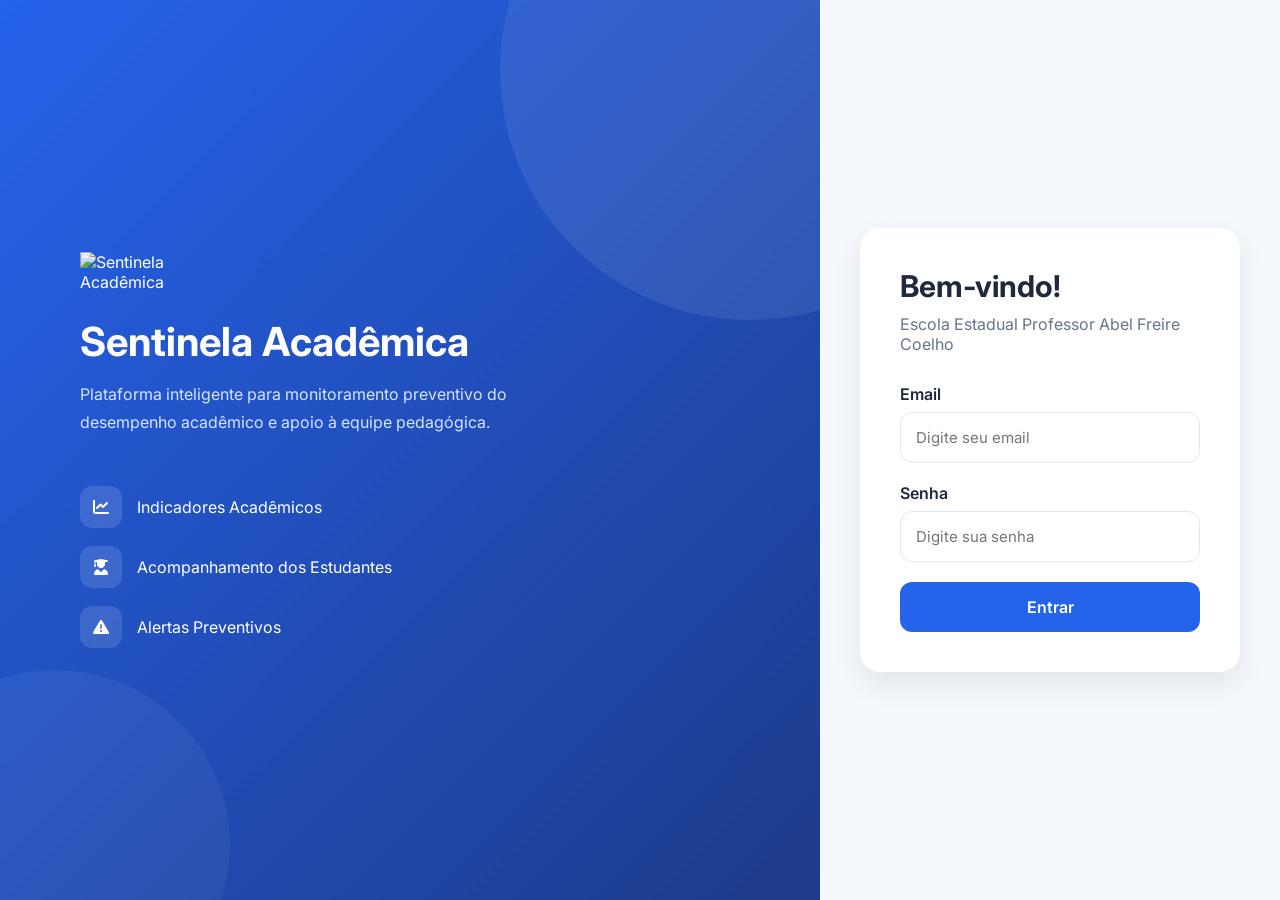
==== index.html @ df5bcb62 "versão 01" ====
<!DOCTYPE html>
<html lang="pt-BR">

<head>

    <meta charset="UTF-8">
    <meta name="viewport" content="width=device-width, initial-scale=1.0">

    <title>Sentinela Acadêmica</title>

    <link rel="stylesheet" href="https://cdnjs.cloudflare.com/ajax/libs/font-awesome/6.7.2/css/all.min.css">

    <link rel="stylesheet" href="style.css">

</head>

<body>

    <main class="login">

        <!-- Lado Esquerdo -->

        <section class="left">

            <img src="logo.png" alt="Sentinela Acadêmica" class="logo">

            <h1>Sentinela Acadêmica</h1>

            <p>
                Plataforma inteligente para monitoramento preventivo do desempenho
                acadêmico e apoio à equipe pedagógica.
            </p>

            <div class="info">

                <div class="item">
                    <i class="fa-solid fa-chart-line"></i>
                    <span>Indicadores Acadêmicos</span>
                </div>

                <div class="item">
                    <i class="fa-solid fa-user-graduate"></i>
                    <span>Acompanhamento dos Estudantes</span>
                </div>

                <div class="item">
                    <i class="fa-solid fa-triangle-exclamation"></i>
                    <span>Alertas Preventivos</span>
                </div>

            </div>

        </section>

        <!-- Lado Direito -->

        <section class="right">

            <div class="login-card">

                <h2>Bem-vindo!</h2>

                <p>
                    Escola Estadual Professor Abel Freire Coelho
                </p>

                <form id="loginForm">

                    <div class="group">

                        <label>Email</label>

                        <input
                            type="email"
                            id="email"
                            placeholder="Digite seu email"
                            required>

                    </div>

                    <div class="group">

                        <label>Senha</label>

                        <input
                            type="password"
                            id="senha"
                            placeholder="Digite sua senha"
                            required>

                    </div>

                    <button class="btn">

                        Entrar

                    </button>

                    <p class="error" id="erro">

                        Email ou senha incorretos.

                    </p>

                </form>

            </div>

        </section>

    </main>

    <script src="script.js"></script>

</body>

</html>
---- style.css ----
/* ==========================================
   SENTINELA ACADÊMICA
   Desenvolvido por Cristian Davi
========================================== */

@import url('https://fonts.googleapis.com/css2?family=Inter:wght@300;400;500;600;700;800&display=swap');

/* =========================
   RESET
========================= */

*{
    margin:0;
    padding:0;
    box-sizing:border-box;
}

:root{

    --primary:#2563EB;
    --primary-dark:#1D4ED8;

    --bg:#F4F7FC;
    --white:#FFFFFF;

    --text:#1E293B;
    --text-light:#64748B;

    --border:#E2E8F0;

    --success:#22C55E;
    --warning:#F59E0B;
    --danger:#EF4444;

    --radius:18px;

    --shadow:0 12px 30px rgba(15,23,42,.08);

    --transition:.25s ease;

}

html{
    scroll-behavior:smooth;
}

body{

    font-family:'Inter',sans-serif;

    background:var(--bg);

    color:var(--text);

}

a{

    text-decoration:none;
    color:inherit;

}

button,
input{

    font-family:inherit;

}

/* =========================
   LOGIN
========================= */

.login{

    display:grid;

    grid-template-columns:1fr 460px;

    min-height:100vh;

}

/* Banner */

.left{

    background:linear-gradient(135deg,#2563EB,#1E3A8A);

    color:white;

    display:flex;

    flex-direction:column;

    justify-content:center;

    padding:80px;

    position:relative;

    overflow:hidden;

}

.left::before{

    content:"";

    position:absolute;

    width:500px;
    height:500px;

    border-radius:50%;

    background:rgba(255,255,255,.08);

    top:-180px;
    right:-180px;

}

.left::after{

    content:"";

    position:absolute;

    width:350px;
    height:350px;

    border-radius:50%;

    background:rgba(255,255,255,.05);

    bottom:-120px;
    left:-120px;

}

.logo{

    width:90px;

    margin-bottom:25px;

    z-index:1;

}

.left h1{

    font-size:40px;

    margin-bottom:15px;

    z-index:1;

}

.left p{

    color:#D6E4FF;

    line-height:1.7;

    max-width:500px;

    z-index:1;

}

.info{

    margin-top:50px;

    display:flex;

    flex-direction:column;

    gap:18px;

    z-index:1;

}

.item{

    display:flex;

    align-items:center;

    gap:15px;

    font-size:16px;

}

.item i{

    width:42px;
    height:42px;

    border-radius:12px;

    background:rgba(255,255,255,.12);

    display:flex;

    justify-content:center;

    align-items:center;

}

/* Card Login */

.right{

    display:flex;

    justify-content:center;

    align-items:center;

    padding:40px;

}

.login-card{

    width:100%;

    max-width:400px;

    background:white;

    border-radius:20px;

    padding:40px;

    box-shadow:var(--shadow);

}

.login-card h2{

    font-size:30px;

    margin-bottom:10px;

}

.login-card p{

    color:var(--text-light);

    margin-bottom:30px;

}

.group{

    margin-bottom:20px;

}

.group label{

    display:block;

    margin-bottom:8px;

    font-weight:600;

}

.group input{

    width:100%;

    padding:15px;

    border:1px solid var(--border);

    border-radius:12px;

    outline:none;

    transition:.25s;

    font-size:15px;

}

.group input:focus{

    border-color:var(--primary);

    box-shadow:0 0 0 4px rgba(37,99,235,.15);

}

.btn{

    width:100%;

    padding:15px;

    border:none;

    border-radius:12px;

    background:var(--primary);

    color:white;

    font-size:16px;

    font-weight:600;

    cursor:pointer;

    transition:var(--transition);

}

.btn:hover{

    background:var(--primary-dark);

    transform:translateY(-2px);

}

.error{

    margin-top:15px;

    color:var(--danger);

    font-size:14px;

    display:none;

}

/* =========================
   RESPONSIVO
========================= */

@media(max-width:900px){

.login{

grid-template-columns:1fr;

}

.left{

display:none;

}

.right{

padding:25px;

}

.login-card{

padding:30px;

}

}
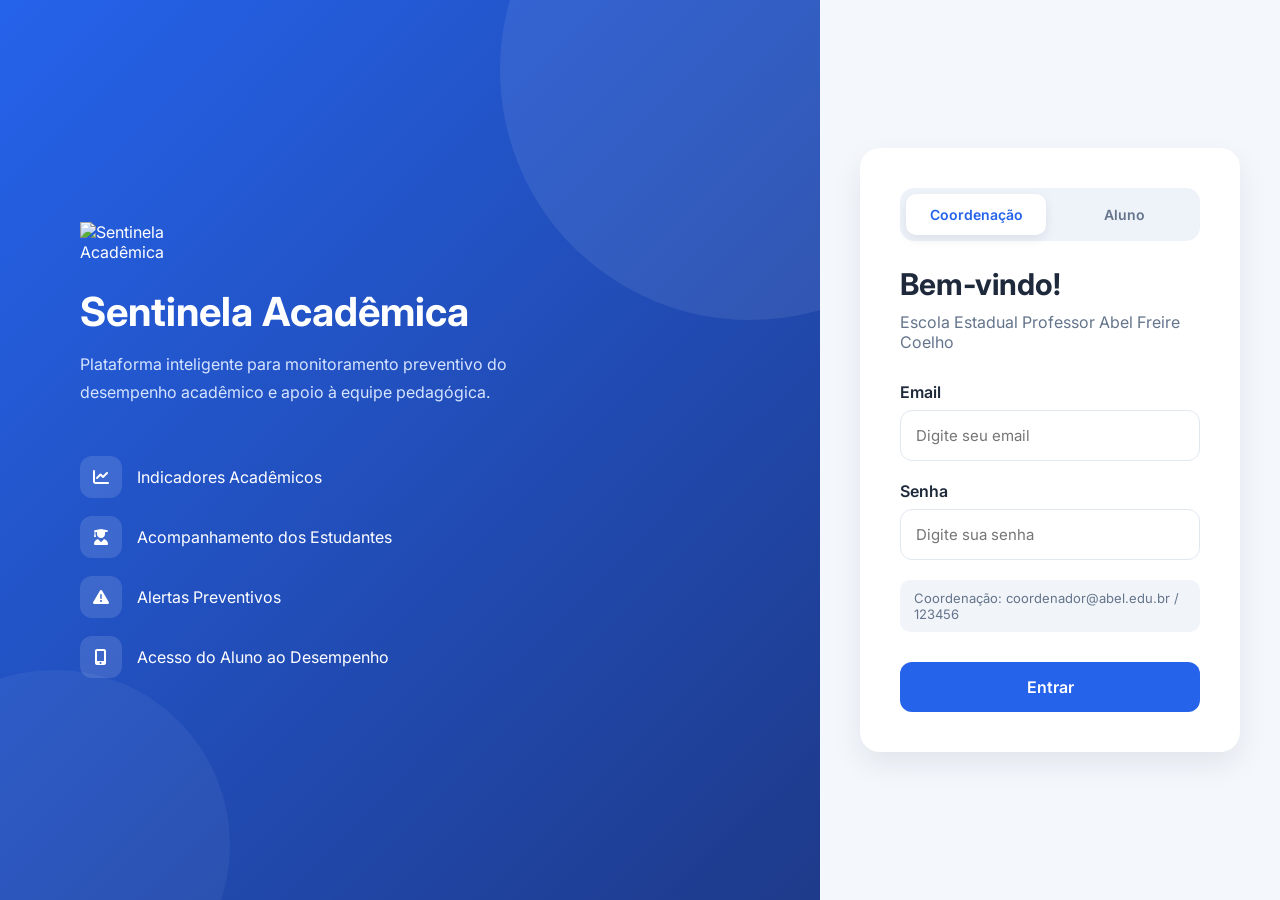
==== commit d541dcd7: "versão 02" ====
--- a/index.html
+++ b/index.html
@@ -1,117 +1,120 @@
-<!DOCTYPE html>
-<html lang="pt-BR">
-
-<head>
-
-    <meta charset="UTF-8">
-    <meta name="viewport" content="width=device-width, initial-scale=1.0">
-
-    <title>Sentinela Acadêmica</title>
-
-    <link rel="stylesheet" href="https://cdnjs.cloudflare.com/ajax/libs/font-awesome/6.7.2/css/all.min.css">
-
-    <link rel="stylesheet" href="style.css">
-
-</head>
-
-<body>
-
-    <main class="login">
-
-        <!-- Lado Esquerdo -->
-
-        <section class="left">
-
-            <img src="logo.png" alt="Sentinela Acadêmica" class="logo">
-
-            <h1>Sentinela Acadêmica</h1>
-
-            <p>
-                Plataforma inteligente para monitoramento preventivo do desempenho
-                acadêmico e apoio à equipe pedagógica.
-            </p>
-
-            <div class="info">
-
-                <div class="item">
-                    <i class="fa-solid fa-chart-line"></i>
-                    <span>Indicadores Acadêmicos</span>
-                </div>
-
-                <div class="item">
-                    <i class="fa-solid fa-user-graduate"></i>
-                    <span>Acompanhamento dos Estudantes</span>
-                </div>
-
-                <div class="item">
-                    <i class="fa-solid fa-triangle-exclamation"></i>
-                    <span>Alertas Preventivos</span>
-                </div>
-
-            </div>
-
-        </section>
-
-        <!-- Lado Direito -->
-
-        <section class="right">
-
-            <div class="login-card">
-
-                <h2>Bem-vindo!</h2>
-
-                <p>
-                    Escola Estadual Professor Abel Freire Coelho
-                </p>
-
-                <form id="loginForm">
-
-                    <div class="group">
-
-                        <label>Email</label>
-
-                        <input
-                            type="email"
-                            id="email"
-                            placeholder="Digite seu email"
-                            required>
-
-                    </div>
-
-                    <div class="group">
-
-                        <label>Senha</label>
-
-                        <input
-                            type="password"
-                            id="senha"
-                            placeholder="Digite sua senha"
-                            required>
-
-                    </div>
-
-                    <button class="btn">
-
-                        Entrar
-
-                    </button>
-
-                    <p class="error" id="erro">
-
-                        Email ou senha incorretos.
-
-                    </p>
-
-                </form>
-
-            </div>
-
-        </section>
-
-    </main>
-
-    <script src="script.js"></script>
-
-</body>
-
-</html>+<!DOCTYPE html>
+<html lang="pt-BR">
+
+<head>
+
+    <meta charset="UTF-8">
+    <meta name="viewport" content="width=device-width, initial-scale=1.0">
+
+    <title>Sentinela Acadêmica</title>
+
+    <link rel="stylesheet" href="https://cdnjs.cloudflare.com/ajax/libs/font-awesome/6.7.2/css/all.min.css">
+
+    <link rel="stylesheet" href="style.css">
+
+</head>
+
+<body>
+
+    <main class="login">
+
+        <!-- Lado Esquerdo -->
+
+        <section class="left">
+
+            <img src="logo.png" alt="Sentinela Acadêmica" class="logo">
+
+            <h1>Sentinela Acadêmica</h1>
+
+            <p>
+                Plataforma inteligente para monitoramento preventivo do desempenho
+                acadêmico e apoio à equipe pedagógica.
+            </p>
+
+            <div class="info">
+
+                <div class="item">
+                    <i class="fa-solid fa-chart-line"></i>
+                    <span>Indicadores Acadêmicos</span>
+                </div>
+
+                <div class="item">
+                    <i class="fa-solid fa-user-graduate"></i>
+                    <span>Acompanhamento dos Estudantes</span>
+                </div>
+
+                <div class="item">
+                    <i class="fa-solid fa-triangle-exclamation"></i>
+                    <span>Alertas Preventivos</span>
+                </div>
+
+                <div class="item">
+                    <i class="fa-solid fa-mobile-screen-button"></i>
+                    <span>Acesso do Aluno ao Desempenho</span>
+                </div>
+
+            </div>
+
+        </section>
+
+        <!-- Lado Direito -->
+
+        <section class="right">
+
+            <div class="login-card">
+
+                <div class="tabs">
+                    <button type="button" class="tab active" data-tipo="coordenacao">Coordenação</button>
+                    <button type="button" class="tab" data-tipo="aluno">Aluno</button>
+                </div>
+
+                <h2>Bem-vindo!</h2>
+
+                <p id="subtitulo">
+                    Escola Estadual Professor Abel Freire Coelho
+                </p>
+
+                <form id="loginForm">
+
+                    <div class="group">
+                        <label id="labelUsuario">Email</label>
+                        <input
+                            type="text"
+                            id="usuario"
+                            placeholder="Digite seu email"
+                            required>
+                    </div>
+
+                    <div class="group">
+                        <label>Senha</label>
+                        <input
+                            type="password"
+                            id="senha"
+                            placeholder="Digite sua senha"
+                            required>
+                    </div>
+
+                    <p class="dica" id="dicaLogin">
+                        Coordenação: coordenador@abel.edu.br / 123456
+                    </p>
+
+                    <button class="btn" type="submit">
+                        Entrar
+                    </button>
+
+                    <p class="error" id="erro"></p>
+
+                </form>
+
+            </div>
+
+        </section>
+
+    </main>
+
+    <script src="dados.js"></script>
+    <script src="script.js"></script>
+
+</body>
+
+</html>
--- a/style.css
+++ b/style.css
@@ -245,6 +245,45 @@
 
 }
 
+/* Abas de acesso */
+
+.tabs{
+    display:flex;
+    gap:8px;
+    background:#EEF2F9;
+    padding:6px;
+    border-radius:14px;
+    margin-bottom:25px;
+}
+
+.tab{
+    flex:1;
+    border:none;
+    background:transparent;
+    padding:12px;
+    border-radius:10px;
+    font-size:14px;
+    font-weight:600;
+    color:var(--text-light);
+    cursor:pointer;
+    transition:var(--transition);
+}
+
+.tab.active{
+    background:var(--white);
+    color:var(--primary);
+    box-shadow:0 4px 12px rgba(15,23,42,.08);
+}
+
+.dica{
+    font-size:13px;
+    color:var(--text-light);
+    background:#F1F5F9;
+    padding:10px 14px;
+    border-radius:10px;
+    margin-bottom:18px;
+}
+
 .login-card h2{
 
     font-size:30px;
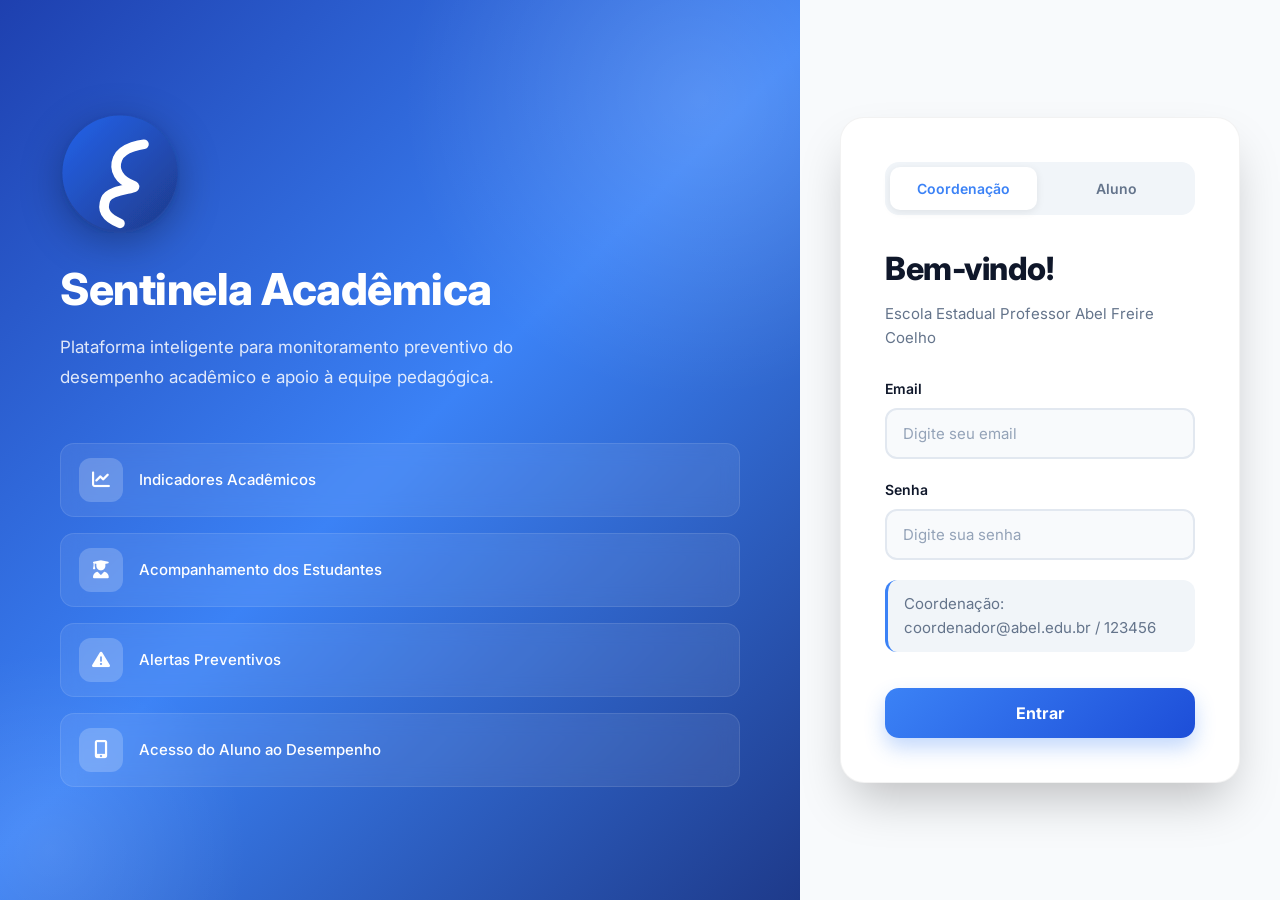
==== commit e7d55514: "versão 04" ====
--- a/index.html
+++ b/index.html
@@ -22,7 +22,7 @@
 
         <section class="left">
 
-            <img src="logo.png" alt="Sentinela Acadêmica" class="logo">
+            <img src="logo.svg" alt="Sentinela Acadêmica" class="logo">
 
             <h1>Sentinela Acadêmica</h1>
 
--- a/style.css
+++ b/style.css
@@ -17,26 +17,30 @@
 
 :root{
 
-    --primary:#2563EB;
+    --primary:#3B82F6;
     --primary-dark:#1D4ED8;
-
-    --bg:#F4F7FC;
+    --primary-light:#60A5FA;
+
+    --bg:#F8FAFC;
     --white:#FFFFFF;
 
-    --text:#1E293B;
+    --text:#0F172A;
     --text-light:#64748B;
 
     --border:#E2E8F0;
 
-    --success:#22C55E;
+    --success:#10B981;
     --warning:#F59E0B;
     --danger:#EF4444;
 
-    --radius:18px;
-
-    --shadow:0 12px 30px rgba(15,23,42,.08);
-
-    --transition:.25s ease;
+    --radius:16px;
+    --radius-lg:24px;
+
+    --shadow:0 4px 6px -1px rgba(0,0,0,.1), 0 2px 4px -2px rgba(0,0,0,.1);
+    --shadow-lg:0 20px 25px -5px rgba(0,0,0,.1), 0 8px 10px -6px rgba(0,0,0,.1);
+    --shadow-xl:0 25px 50px -12px rgba(0,0,0,.25);
+
+    --transition:all .3s cubic-bezier(.4,0,.2,1);
 
 }
 
@@ -51,6 +55,8 @@
     background:var(--bg);
 
     color:var(--text);
+
+    line-height:1.6;
 
 }
 
@@ -76,7 +82,7 @@
 
     display:grid;
 
-    grid-template-columns:1fr 460px;
+    grid-template-columns:1fr 480px;
 
     min-height:100vh;
 
@@ -86,7 +92,7 @@
 
 .left{
 
-    background:linear-gradient(135deg,#2563EB,#1E3A8A);
+    background:linear-gradient(135deg,#1E40AF 0%,#3B82F6 50%,#1E3A8A 100%);
 
     color:white;
 
@@ -96,7 +102,7 @@
 
     justify-content:center;
 
-    padding:80px;
+    padding:80px 60px;
 
     position:relative;
 
@@ -110,138 +116,178 @@
 
     position:absolute;
 
-    width:500px;
-    height:500px;
+    width:600px;
+    height:600px;
 
     border-radius:50%;
 
+    background:radial-gradient(circle, rgba(255,255,255,.15) 0%, transparent 70%);
+
+    top:-200px;
+    right:-200px;
+
+    animation:float 8s ease-in-out infinite;
+
+}
+
+.left::after{
+
+    content:"";
+
+    position:absolute;
+
+    width:400px;
+    height:400px;
+
+    border-radius:50%;
+
+    background:radial-gradient(circle, rgba(255,255,255,.1) 0%, transparent 70%);
+
+    bottom:-150px;
+    left:-150px;
+
+    animation:float 10s ease-in-out infinite reverse;
+
+}
+
+@keyframes float{
+    0%, 100%{ transform:translateY(0) scale(1); }
+    50%{ transform:translateY(-20px) scale(1.05); }
+}
+
+.logo{
+
+    width:120px;
+    height:auto;
+    display:block;
+    align-self:flex-start;
+
+    margin-bottom:30px;
+
+    z-index:1;
+
+    filter:drop-shadow(0 10px 20px rgba(0,0,0,.3));
+
+}
+
+.left h1{
+
+    font-size:44px;
+    font-weight:800;
+    letter-spacing:-0.5px;
+
+    margin-bottom:16px;
+
+    z-index:1;
+
+    line-height:1.2;
+
+}
+
+.left p{
+
+    color:rgba(255,255,255,.85);
+
+    line-height:1.8;
+
+    max-width:480px;
+    font-size:17px;
+
+    z-index:1;
+
+}
+
+.info{
+
+    margin-top:50px;
+
+    display:flex;
+
+    flex-direction:column;
+
+    gap:16px;
+
+    z-index:1;
+
+}
+
+.item{
+
+    display:flex;
+
+    align-items:center;
+
+    gap:16px;
+
+    font-size:15px;
+    font-weight:500;
+
+    padding:14px 18px;
+
     background:rgba(255,255,255,.08);
-
-    top:-180px;
-    right:-180px;
-
-}
-
-.left::after{
-
-    content:"";
-
-    position:absolute;
-
-    width:350px;
-    height:350px;
-
-    border-radius:50%;
-
-    background:rgba(255,255,255,.05);
-
-    bottom:-120px;
-    left:-120px;
-
-}
-
-.logo{
-
-    width:90px;
-
-    margin-bottom:25px;
-
-    z-index:1;
-
-}
-
-.left h1{
-
-    font-size:40px;
-
-    margin-bottom:15px;
-
-    z-index:1;
-
-}
-
-.left p{
-
-    color:#D6E4FF;
-
-    line-height:1.7;
-
-    max-width:500px;
-
-    z-index:1;
-
-}
-
-.info{
-
-    margin-top:50px;
+    border-radius:14px;
+    border:1px solid rgba(255,255,255,.1);
+    backdrop-filter:blur(10px);
+
+    transition:var(--transition);
+
+}
+
+.item:hover{
+    background:rgba(255,255,255,.15);
+    transform:translateX(8px);
+}
+
+.item i{
+
+    width:44px;
+    height:44px;
+
+    border-radius:12px;
+
+    background:rgba(255,255,255,.2);
 
     display:flex;
 
-    flex-direction:column;
-
-    gap:18px;
-
-    z-index:1;
-
-}
-
-.item{
+    justify-content:center;
+
+    align-items:center;
+
+    font-size:18px;
+
+}
+
+/* Card Login */
+
+.right{
 
     display:flex;
 
+    justify-content:center;
+
     align-items:center;
 
-    gap:15px;
-
-    font-size:16px;
-
-}
-
-.item i{
-
-    width:42px;
-    height:42px;
-
-    border-radius:12px;
-
-    background:rgba(255,255,255,.12);
-
-    display:flex;
-
-    justify-content:center;
-
-    align-items:center;
-
-}
-
-/* Card Login */
-
-.right{
-
-    display:flex;
-
-    justify-content:center;
-
-    align-items:center;
-
     padding:40px;
 
+    background:#F8FAFC;
+
 }
 
 .login-card{
 
     width:100%;
 
-    max-width:400px;
+    max-width:420px;
 
     background:white;
 
-    border-radius:20px;
-
-    padding:40px;
-
-    box-shadow:var(--shadow);
+    border-radius:var(--radius-lg);
+
+    padding:44px;
+
+    box-shadow:var(--shadow-xl);
+
+    border:1px solid rgba(0,0,0,.05);
 
 }
 
@@ -249,18 +295,18 @@
 
 .tabs{
     display:flex;
-    gap:8px;
-    background:#EEF2F9;
-    padding:6px;
+    gap:6px;
+    background:#F1F5F9;
+    padding:5px;
     border-radius:14px;
-    margin-bottom:25px;
+    margin-bottom:28px;
 }
 
 .tab{
     flex:1;
     border:none;
     background:transparent;
-    padding:12px;
+    padding:13px;
     border-radius:10px;
     font-size:14px;
     font-weight:600;
@@ -269,34 +315,42 @@
     transition:var(--transition);
 }
 
+.tab:hover:not(.active){
+    color:var(--primary);
+    background:rgba(59,130,246,.08);
+}
+
 .tab.active{
     background:var(--white);
     color:var(--primary);
-    box-shadow:0 4px 12px rgba(15,23,42,.08);
+    box-shadow:0 2px 8px rgba(0,0,0,.08);
 }
 
 .dica{
     font-size:13px;
     color:var(--text-light);
     background:#F1F5F9;
-    padding:10px 14px;
-    border-radius:10px;
-    margin-bottom:18px;
+    padding:12px 16px;
+    border-radius:12px;
+    margin-bottom:20px;
+    border-left:3px solid var(--primary);
 }
 
 .login-card h2{
 
-    font-size:30px;
-
-    margin-bottom:10px;
+    font-size:32px;
+    font-weight:800;
+    margin-bottom:8px;
+    color:var(--text);
+    letter-spacing:-0.5px;
 
 }
 
 .login-card p{
 
     color:var(--text-light);
-
-    margin-bottom:30px;
+    margin-bottom:28px;
+    font-size:15px;
 
 }
 
@@ -313,6 +367,8 @@
     margin-bottom:8px;
 
     font-weight:600;
+    font-size:14px;
+    color:var(--text);
 
 }
 
@@ -320,57 +376,90 @@
 
     width:100%;
 
-    padding:15px;
-
-    border:1px solid var(--border);
+    padding:14px 16px;
+
+    border:2px solid var(--border);
 
     border-radius:12px;
 
     outline:none;
 
-    transition:.25s;
+    transition:var(--transition);
 
     font-size:15px;
+    background:#F8FAFC;
 
 }
 
 .group input:focus{
 
     border-color:var(--primary);
-
-    box-shadow:0 0 0 4px rgba(37,99,235,.15);
-
+    background:var(--white);
+    box-shadow:0 0 0 4px rgba(59,130,246,.15);
+
+}
+
+.group input::placeholder{
+    color:#94A3B8;
 }
 
 .btn{
 
+    display:inline-flex;
+    align-items:center;
+    justify-content:center;
+    gap:10px;
+
     width:100%;
 
-    padding:15px;
+    padding:15px 24px;
 
     border:none;
 
-    border-radius:12px;
-
-    background:var(--primary);
+    border-radius:14px;
+
+    background:linear-gradient(135deg,#3B82F6,#1D4ED8);
 
     color:white;
 
     font-size:16px;
 
-    font-weight:600;
+    font-weight:700;
+
+    letter-spacing:.3px;
 
     cursor:pointer;
 
+    box-shadow:0 10px 20px rgba(59,130,246,.3);
+
     transition:var(--transition);
+    margin-top:8px;
 
 }
 
 .btn:hover{
 
-    background:var(--primary-dark);
-
-    transform:translateY(-2px);
+    transform:translateY(-3px);
+
+    box-shadow:0 15px 30px rgba(59,130,246,.4);
+
+    background:linear-gradient(135deg,#2563EB,#1E40AF);
+
+}
+
+.btn:active{
+
+    transform:translateY(-1px);
+
+    box-shadow:0 5px 15px rgba(59,130,246,.3);
+
+}
+
+.btn:focus-visible{
+
+    outline:none;
+
+    box-shadow:0 0 0 4px rgba(59,130,246,.3);
 
 }
 
@@ -406,13 +495,15 @@
 
 .right{
 
-padding:25px;
+padding:24px;
+background:linear-gradient(135deg,#1E40AF 0%,#3B82F6 50%,#1E3A8A 100%);
 
 }
 
 .login-card{
 
-padding:30px;
+padding:32px;
+box-shadow:var(--shadow-xl);
 
 }
 
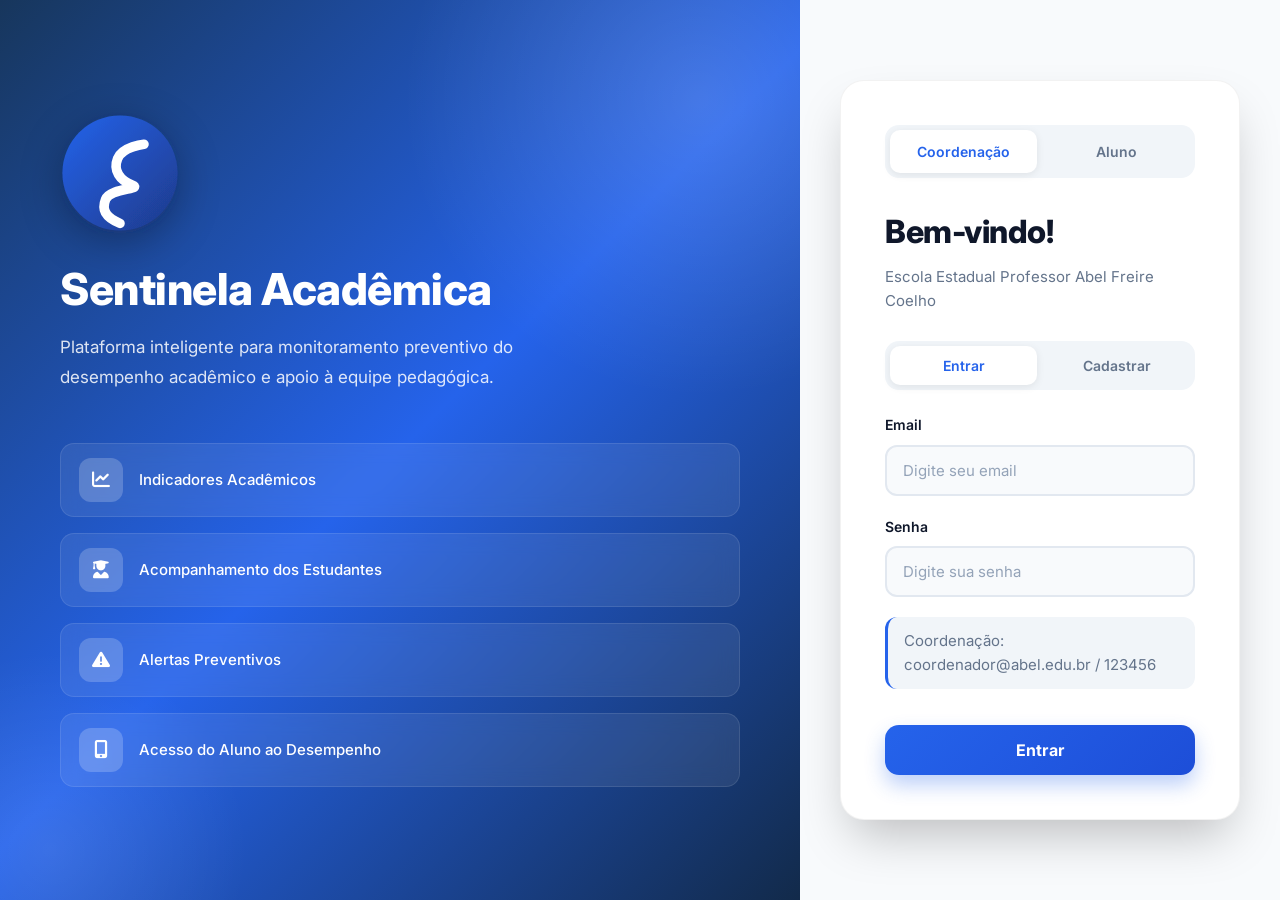
==== commit 0cf1130b: "versão 67" ====
--- a/index.html
+++ b/index.html
@@ -63,17 +63,24 @@
 
             <div class="login-card">
 
-                <div class="tabs">
+                <div class="tabs" id="tabsPerfil">
                     <button type="button" class="tab active" data-tipo="coordenacao">Coordenação</button>
                     <button type="button" class="tab" data-tipo="aluno">Aluno</button>
                 </div>
 
-                <h2>Bem-vindo!</h2>
+                <h2 id="tituloAcesso">Bem-vindo!</h2>
 
                 <p id="subtitulo">
                     Escola Estadual Professor Abel Freire Coelho
                 </p>
 
+                <!-- Alternar entre entrar e cadastrar -->
+                <div class="auth-modes">
+                    <button type="button" class="mode-btn active" id="modoEntrar" data-modo="login">Entrar</button>
+                    <button type="button" class="mode-btn" id="modoCadastrar" data-modo="cadastro">Cadastrar</button>
+                </div>
+
+                <!-- Formulário de login -->
                 <form id="loginForm">
 
                     <div class="group">
@@ -102,7 +109,68 @@
                         Entrar
                     </button>
 
-                    <p class="error" id="erro"></p>
+                    <p class="error" id="erroLogin"></p>
+
+                </form>
+
+                <!-- Formulário de cadastro -->
+                <form id="cadastroForm" style="display:none;">
+
+                    <div class="group">
+                        <label>Nome completo</label>
+                        <input
+                            type="text"
+                            id="regNome"
+                            placeholder="Digite seu nome completo"
+                            required>
+                    </div>
+
+                    <div class="group" id="groupRegEmail">
+                        <label>Email</label>
+                        <input
+                            type="email"
+                            id="regEmail"
+                            placeholder="Digite seu email"
+                            required>
+                    </div>
+
+                    <div class="group" id="groupRegTurma">
+                        <label>Turma (opcional)</label>
+                        <input
+                            type="text"
+                            id="regTurma"
+                            placeholder="Ex.: 3º Ano A">
+                    </div>
+
+                    <div class="group">
+                        <label>Senha</label>
+                        <input
+                            type="password"
+                            id="regSenha"
+                            placeholder="Crie uma senha (mín. 4 caracteres)"
+                            required
+                            minlength="4">
+                    </div>
+
+                    <div class="group">
+                        <label>Confirmar senha</label>
+                        <input
+                            type="password"
+                            id="regConfirmar"
+                            placeholder="Repita a senha"
+                            required>
+                    </div>
+
+                    <p class="dica" id="dicaCadastro">
+                        Informe seus dados para criar uma conta de Coordenação.
+                    </p>
+
+                    <button class="btn" type="submit">
+                        Criar conta
+                    </button>
+
+                    <p class="error" id="erroCadastro"></p>
+                    <p class="msg-sucesso" id="sucessoCadastro" style="display:none;"></p>
 
                 </form>
 
@@ -117,4 +185,4 @@
 
 </body>
 
-</html>
+</html>
--- a/style.css
+++ b/style.css
@@ -17,7 +17,7 @@
 
 :root{
 
-    --primary:#3B82F6;
+    --primary:#2563EB;
     --primary-dark:#1D4ED8;
     --primary-light:#60A5FA;
 
@@ -29,7 +29,7 @@
 
     --border:#E2E8F0;
 
-    --success:#10B981;
+    --success:#14B8A6;
     --warning:#F59E0B;
     --danger:#EF4444;
 
@@ -92,7 +92,7 @@
 
 .left{
 
-    background:linear-gradient(135deg,#1E40AF 0%,#3B82F6 50%,#1E3A8A 100%);
+    background:linear-gradient(135deg,#17365C 0%,#2563EB 50%,#122A4A 100%);
 
     color:white;
 
@@ -317,7 +317,7 @@
 
 .tab:hover:not(.active){
     color:var(--primary);
-    background:rgba(59,130,246,.08);
+    background:rgba(37,99,235,.08);
 }
 
 .tab.active{
@@ -395,7 +395,7 @@
 
     border-color:var(--primary);
     background:var(--white);
-    box-shadow:0 0 0 4px rgba(59,130,246,.15);
+    box-shadow:0 0 0 4px rgba(37,99,235,.15);
 
 }
 
@@ -418,7 +418,7 @@
 
     border-radius:14px;
 
-    background:linear-gradient(135deg,#3B82F6,#1D4ED8);
+    background:linear-gradient(135deg,#2563EB,#1D4ED8);
 
     color:white;
 
@@ -430,7 +430,7 @@
 
     cursor:pointer;
 
-    box-shadow:0 10px 20px rgba(59,130,246,.3);
+    box-shadow:0 10px 20px rgba(37,99,235,.3);
 
     transition:var(--transition);
     margin-top:8px;
@@ -441,9 +441,9 @@
 
     transform:translateY(-3px);
 
-    box-shadow:0 15px 30px rgba(59,130,246,.4);
-
-    background:linear-gradient(135deg,#2563EB,#1E40AF);
+    box-shadow:0 15px 30px rgba(37,99,235,.4);
+
+    background:linear-gradient(135deg,#2563EB,#17365C);
 
 }
 
@@ -451,7 +451,7 @@
 
     transform:translateY(-1px);
 
-    box-shadow:0 5px 15px rgba(59,130,246,.3);
+    box-shadow:0 5px 15px rgba(37,99,235,.3);
 
 }
 
@@ -459,7 +459,7 @@
 
     outline:none;
 
-    box-shadow:0 0 0 4px rgba(59,130,246,.3);
+    box-shadow:0 0 0 4px rgba(37,99,235,.3);
 
 }
 
@@ -473,6 +473,61 @@
 
     display:none;
 
+}
+
+.msg-sucesso{
+
+    margin-top:15px;
+
+    color:#0F766E;
+
+    font-weight:700;
+
+    padding:12px 16px;
+
+    background:#CCFBF1;
+
+    border-radius:12px;
+
+    display:none;
+
+}
+
+/* =========================
+   ALTERNÂNCIA ENTRAR/CADASTRAR
+========================= */
+
+.auth-modes{
+    display:flex;
+    gap:6px;
+    background:#F1F5F9;
+    padding:5px;
+    border-radius:14px;
+    margin-bottom:24px;
+}
+
+.mode-btn{
+    flex:1;
+    border:none;
+    background:transparent;
+    padding:11px;
+    border-radius:10px;
+    font-size:14px;
+    font-weight:600;
+    color:var(--text-light);
+    cursor:pointer;
+    transition:var(--transition);
+}
+
+.mode-btn:hover:not(.active){
+    color:var(--primary);
+    background:rgba(37,99,235,.08);
+}
+
+.mode-btn.active{
+    background:var(--white);
+    color:var(--primary);
+    box-shadow:0 2px 8px rgba(0,0,0,.08);
 }
 
 /* =========================
@@ -496,7 +551,7 @@
 .right{
 
 padding:24px;
-background:linear-gradient(135deg,#1E40AF 0%,#3B82F6 50%,#1E3A8A 100%);
+background:linear-gradient(135deg,#17365C 0%,#2563EB 50%,#122A4A 100%);
 
 }
 
@@ -507,4 +562,4 @@
 
 }
 
-}+}
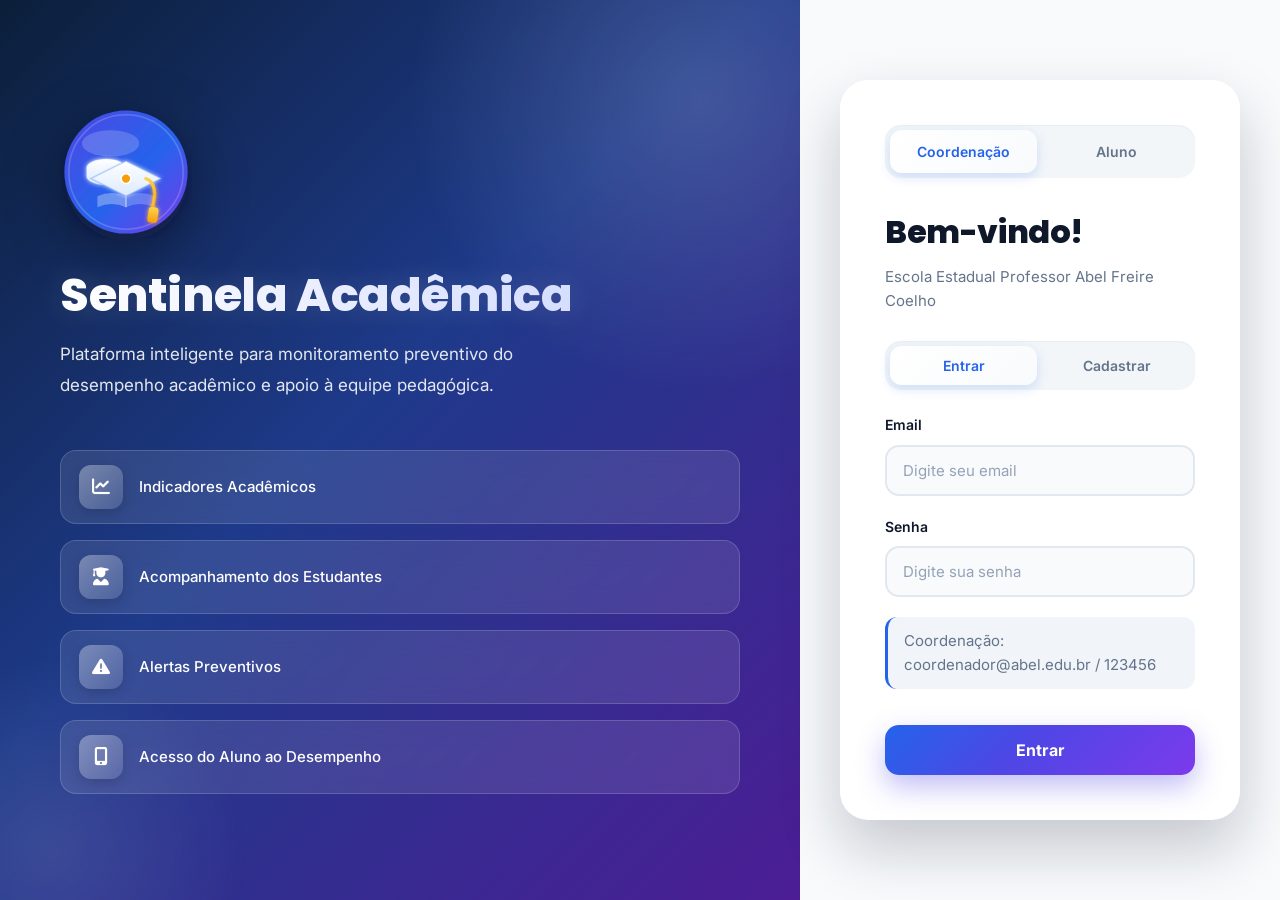
==== commit 76ebf029: "atualização" ====
--- a/index.html
+++ b/index.html
@@ -12,6 +12,8 @@
 
     <link rel="stylesheet" href="style.css">
 
+    <link rel="stylesheet" href="ui.css">
+    <link rel="icon" href="logo.svg" type="image/svg+xml">
 </head>
 
 <body>
@@ -185,4 +187,4 @@
 
 </body>
 
-</html>+</html>
--- a/ui.css
+++ b/ui.css
@@ -0,0 +1,533 @@
+/* =========================================================
+   SENTINELA ACADÊMICA - UI refinada
+   Estilo mais chamativo, consistente e interativo.
+   Carregado por último para sobrescrever os estilos-base.
+   ========================================================= */
+
+@import url('https://fonts.googleapis.com/css2?family=Poppins:wght@500;600;700;800&family=Inter:wght@300;400;500;600;700;800&display=swap');
+
+:root{
+    --primary:#2563EB;
+    --primary-dark:#1D4ED8;
+    --primary-light:#60A5FA;
+    --accent:#22D3EE;
+    --accent-2:#A855F7;
+    --gradient-primary:linear-gradient(135deg,#2563EB 0%, #4F46E5 45%, #7C3AED 100%);
+    --gradient-hero:linear-gradient(135deg,#0B1F3A 0%, #1E3A8A 45%, #4C1D95 100%);
+    --gradient-soft:linear-gradient(135deg,#EFF6FF 0%, #F5F3FF 100%);
+    --bg:#F1F5F9;
+    --white:#FFFFFF;
+    --text:#0F172A;
+    --text-light:#64748B;
+    --border:#E2E8F0;
+    --success:#10B981;
+    --warning:#F59E0B;
+    --danger:#EF4444;
+    --radius:18px;
+    --radius-lg:28px;
+    --shadow:0 4px 14px rgba(15,23,42,.08);
+    --shadow-lg:0 16px 40px rgba(15,23,42,.12);
+    --shadow-xl:0 28px 60px rgba(15,23,42,.22);
+    --transition:all .24s cubic-bezier(.4,0,.2,1);
+    --ring:0 0 0 4px rgba(37,99,235,.18);
+}
+
+html{ scroll-behavior:smooth; }
+
+body{
+    font-family:'Inter','Poppins',system-ui,-apple-system,Segoe UI,Roboto,sans-serif;
+    background:
+        radial-gradient(1200px 600px at 10% -10%, rgba(37,99,235,.08), transparent 60%),
+        radial-gradient(900px 500px at 100% 0%, rgba(124,58,237,.07), transparent 55%),
+        var(--bg);
+    color:var(--text);
+    line-height:1.6;
+    -webkit-font-smoothing:antialiased;
+    text-rendering:optimizeLegibility;
+}
+
+a{ text-decoration:none; color:inherit; }
+button,input,select,textarea{ font-family:inherit; }
+
+h1,h2,h3,h4,.left h1,.login-card h2,.perfil-topo h2{
+    font-family:'Poppins','Inter',sans-serif;
+    letter-spacing:-.4px;
+}
+
+/* ---------- animações ---------- */
+@keyframes float{
+    0%,100%{ transform:translateY(0) scale(1); }
+    50%{ transform:translateY(-12px) scale(1.03); }
+}
+@keyframes pulseGlow{
+    0%,100%{ box-shadow:0 0 0 0 rgba(37,99,235,.45); }
+    50%{ box-shadow:0 0 0 10px rgba(37,99,235,0); }
+}
+@keyframes shimmer{
+    0%{ background-position:-200% 0; }
+    100%{ background-position:200% 0; }
+}
+@keyframes popIn{
+    0%{ transform:scale(.92); opacity:0; }
+    100%{ transform:scale(1); opacity:1; }
+}
+
+/* ---------- LOGIN ---------- */
+.login{ min-height:100vh; }
+.left{
+    background:var(--gradient-hero) !important;
+    position:relative;
+    overflow:hidden;
+}
+.left::before,.left::after{ filter:blur(2px); }
+.left h1{ font-size:46px; font-weight:800; background:linear-gradient(90deg,#fff,#C7D2FE); -webkit-background-clip:text; background-clip:text; color:transparent; text-shadow:0 0 30px rgba(255,255,255,.15); }
+.left p{ color:rgba(255,255,255,.88); }
+.logo{
+    width:132px;
+    filter:drop-shadow(0 16px 30px rgba(0,0,0,.4));
+    animation:float 7s ease-in-out infinite;
+}
+
+.item{
+    background:rgba(255,255,255,.1);
+    border:1px solid rgba(255,255,255,.16);
+    backdrop-filter:blur(12px);
+    border-radius:16px;
+    transition:transform .25s ease, background .25s ease;
+}
+.item:hover{ background:rgba(255,255,255,.18); transform:translateX(10px); }
+.item i{
+    background:linear-gradient(135deg,rgba(255,255,255,.35),rgba(255,255,255,.12));
+    box-shadow:0 4px 12px rgba(0,0,0,.15);
+}
+
+.login-card{
+    border-radius:var(--radius-lg);
+    box-shadow:var(--shadow-xl);
+    border:1px solid rgba(255,255,255,.6);
+    backdrop-filter:blur(10px);
+    animation:popIn .35s ease;
+}
+.tabs,.auth-modes{ background:rgba(241,245,249,.9); border-radius:16px; box-shadow:inset 0 1px 2px rgba(0,0,0,.04); }
+.tab,.mode-btn{ border-radius:12px; transition:var(--transition); }
+.tab:hover:not(.active),.mode-btn:hover:not(.active){ color:var(--primary); background:rgba(37,99,235,.1); transform:translateY(-1px); }
+.tab.active,.mode-btn.active{
+    background:linear-gradient(135deg,#fff,#F8FAFC);
+    color:var(--primary);
+    box-shadow:0 4px 12px rgba(37,99,235,.18);
+}
+
+.group input,.group select,.group textarea{
+    border:2px solid #E2E8F0;
+    border-radius:14px;
+    background:#F8FAFC;
+    transition:var(--transition);
+    padding:14px 16px;
+}
+.group input:hover,.group select:hover,.group textarea:hover{ border-color:#CBD5E1; background:#fff; }
+.group input:focus,.group select:focus,.group textarea:focus{
+    border-color:var(--primary);
+    background:#fff;
+    box-shadow:var(--ring);
+    transform:translateY(-1px);
+}
+
+.btn{
+    background:var(--gradient-primary) !important;
+    border:none;
+    border-radius:14px;
+    color:#fff;
+    font-weight:700;
+    letter-spacing:.3px;
+    box-shadow:0 12px 28px rgba(79,70,229,.35);
+    transition:transform .2s ease, box-shadow .2s ease, filter .2s ease;
+    position:relative;
+    overflow:hidden;
+}
+.btn::after{
+    content:"";
+    position:absolute;
+    top:0; left:-200%;
+    width:200%; height:100%;
+    background:linear-gradient(90deg,transparent,rgba(255,255,255,.28),transparent);
+    transition:left .55s ease;
+    pointer-events:none;
+}
+.btn:hover{
+    transform:translateY(-3px) scale(1.01);
+    box-shadow:0 18px 38px rgba(79,70,229,.45);
+    filter:saturate(1.08);
+}
+.btn:hover::after{ left:100%; }
+.btn:active{ transform:translateY(-1px) scale(.985); }
+.btn:focus-visible{ box-shadow:0 0 0 4px rgba(37,99,235,.25); }
+
+.btn-perigo{
+    background:linear-gradient(135deg,#EF4444,#DC2626) !important;
+    box-shadow:0 10px 24px rgba(239,68,68,.35) !important;
+}
+.btn-perigo:hover{ box-shadow:0 16px 34px rgba(239,68,68,.45) !important; }
+
+.btn-voltar{
+    border-radius:14px;
+    box-shadow:0 4px 14px rgba(15,23,42,.08);
+}
+.btn-voltar:hover{ transform:translateY(-2px); }
+
+/* ---------- DASHBOARD / LAYOUT ---------- */
+.dashboard{
+    background:
+        radial-gradient(1000px 500px at 100% -20%, rgba(124,58,237,.06), transparent 60%),
+        #F8FAFC;
+}
+.sidebar{
+    background:linear-gradient(180deg,#0F172A 0%, #1E3A8A 58%, #4C1D95 100%) !important;
+    border-right:1px solid rgba(255,255,255,.08);
+    box-shadow:4px 0 40px rgba(15,23,42,.28);
+    padding:28px 22px;
+}
+.sidebar::after{
+    content:"";
+    position:absolute;
+    inset:0;
+    background:radial-gradient(400px 240px at 50% 0%, rgba(255,255,255,.12), transparent 70%);
+    pointer-events:none;
+}
+.logo-area{
+    border-bottom:1px solid rgba(255,255,255,.12);
+    padding-bottom:22px;
+    margin-bottom:32px;
+}
+.logo-area img{
+    width:100px;
+    filter:drop-shadow(0 14px 26px rgba(0,0,0,.45));
+    animation:float 8s ease-in-out infinite;
+}
+.logo-area h2{
+    font-size:21px;
+    font-weight:800;
+    background:linear-gradient(90deg,#F8FAFC,#C7D2FE,#E9D5FF);
+    -webkit-background-clip:text;
+    background-clip:text;
+    color:transparent;
+}
+
+.sidebar nav{ gap:8px; }
+.sidebar nav a{
+    border-radius:14px;
+    padding:13px 15px;
+    font-weight:600;
+    color:#CBD5E1;
+    transition:transform .22s ease, background .22s ease, color .22s ease, box-shadow .22s ease;
+    position:relative;
+    overflow:hidden;
+}
+.sidebar nav a::before{
+    content:"";
+    position:absolute;
+    inset:0;
+    background:linear-gradient(90deg, rgba(255,255,255,.16), transparent);
+    transform:translateX(-100%);
+    transition:transform .35s ease;
+}
+.sidebar nav a:hover::before{ transform:translateX(0); }
+.sidebar nav a:hover{
+    background:rgba(255,255,255,.09);
+    color:#F8FAFC;
+    transform:translateX(8px);
+}
+.sidebar nav a.active{
+    background:var(--gradient-primary) !important;
+    color:#fff;
+    box-shadow:0 10px 24px rgba(79,70,229,.45);
+    transform:translateX(4px);
+}
+.sidebar nav i{
+    width:34px;
+    height:34px;
+    border-radius:11px;
+    background:rgba(255,255,255,.12);
+    display:flex;
+    align-items:center;
+    justify-content:center;
+    font-size:15px;
+    transition:transform .22s ease, background .22s ease;
+}
+.sidebar nav a:hover i,.sidebar nav a.active i{
+    background:rgba(255,255,255,.22);
+    transform:scale(1.1);
+}
+.sidebar-footer{ border-top:1px solid rgba(255,255,255,.12); }
+.user-mini{ color:#CBD5E1; }
+.btn-sair{
+    border-radius:12px;
+    background:rgba(255,255,255,.08);
+    transition:var(--transition);
+}
+.btn-sair:hover{
+    background:linear-gradient(135deg,#EF4444,#DC2626) !important;
+    transform:translateY(-2px);
+    box-shadow:0 10px 24px rgba(239,68,68,.4);
+}
+
+.menu-toggle{
+    border-radius:16px;
+    background:var(--gradient-primary) !important;
+    box-shadow:0 8px 20px rgba(79,70,229,.4) !important;
+}
+.menu-toggle:hover{ transform:translateY(-2px) scale(1.05); }
+
+.top-bar{
+    border-radius:22px !important;
+    border:1px solid rgba(255,255,255,.75);
+    box-shadow:0 10px 34px rgba(15,23,42,.08) !important;
+    backdrop-filter:blur(8px);
+}
+.top-bar h1{ color:#1E3A8A; font-weight:800; }
+.avatar-coord,.avatar-grande,.avatar-pequeno{
+    transition:transform .2s ease, box-shadow .2s ease;
+}
+.avatar-coord:hover,.avatar-grande:hover{ transform:scale(1.08) rotate(-4deg); }
+
+/* ---------- CARDS ---------- */
+.cards{ gap:22px; }
+.card-info{
+    border-radius:22px !important;
+    border:1px solid rgba(255,255,255,.8);
+    box-shadow:0 8px 28px rgba(15,23,42,.06) !important;
+    transition:transform .24s ease, box-shadow .24s ease !important;
+}
+.card-info:hover{
+    transform:translateY(-6px) scale(1.01);
+    box-shadow:0 20px 44px rgba(79,70,229,.16) !important;
+}
+.card-info i{
+    background:var(--gradient-primary) !important;
+    color:#fff !important;
+    box-shadow:0 10px 22px rgba(79,70,229,.35);
+    transition:transform .24s ease;
+}
+.card-info:hover i{ transform:scale(1.1) rotate(-6deg); }
+.card-info h3{ color:#1E3A8A; }
+
+/* ---------- TABELAS ---------- */
+.table-card{
+    border-radius:24px !important;
+    box-shadow:0 12px 38px rgba(15,23,42,.08) !important;
+    border:1px solid rgba(255,255,255,.75);
+    overflow:hidden;
+}
+thead{ background:linear-gradient(90deg,#EFF6FF,#F5F3FF) !important; }
+th{ color:#475569 !important; font-weight:700; letter-spacing:.6px; }
+tbody tr{ transition:background .2s ease, transform .2s ease; }
+tbody tr:hover{ background:linear-gradient(90deg,#EFF6FF,#FAF5FF) !important; }
+td a{ color:var(--primary-dark); font-weight:700; transition:color .2s ease; }
+td a:hover{ color:var(--accent-2); }
+
+/* ---------- FILTROS / TABS ---------- */
+.filters{ gap:12px; }
+.filter{
+    border-radius:12px !important;
+    border:2px solid #E2E8F0 !important;
+    box-shadow:0 2px 8px rgba(15,23,42,.05);
+    transition:transform .2s ease, box-shadow .2s ease, background .2s ease, color .2s ease;
+}
+.filter:hover{
+    transform:translateY(-3px);
+    box-shadow:0 8px 20px rgba(37,99,235,.18);
+}
+.filter.active{
+    background:var(--gradient-primary) !important;
+    color:#fff !important;
+    border-color:transparent !important;
+    box-shadow:0 8px 20px rgba(79,70,229,.35) !important;
+}
+.filter:active{ transform:translateY(-1px); }
+
+/* ---------- BADGES / STATUS ---------- */
+.status,.status-pill{
+    box-shadow:0 2px 10px rgba(15,23,42,.08);
+    transition:transform .2s ease;
+}
+.status:hover,.status-pill:hover{ transform:scale(1.05); }
+.green{ background:#D1FAE5 !important; color:#047857 !important; }
+.yellow{ background:#FEF3C7 !important; color:#B45309 !important; }
+.red{ background:#FEE2E2 !important; color:#DC2626 !important; }
+.status-pill.green{ background:#D1FAE5 !important; color:#047857 !important; }
+.status-pill.yellow{ background:#FEF3C7 !important; color:#B45309 !important; }
+.status-pill.red{ background:#FEE2E2 !important; color:#DC2626 !important; }
+
+/* ---------- CHART / ALERT CARDS ---------- */
+.chart-card,.alert-card{
+    border-radius:24px !important;
+    border:1px solid rgba(255,255,255,.8);
+    box-shadow:0 10px 34px rgba(15,23,42,.07) !important;
+    transition:transform .24s ease, box-shadow .24s ease;
+}
+.chart-card:hover,.alert-card:hover{
+    transform:translateY(-4px);
+    box-shadow:0 18px 44px rgba(79,70,229,.12) !important;
+}
+.chart-card h2,.alert-card h2{ color:#1E3A8A; }
+.alert-card li{ transition:background .2s ease, padding-left .2s ease; }
+.alert-card li:hover{ background:rgba(239,246,255,.9); padding-left:8px; }
+.alert-card span{
+    border-radius:10px;
+    box-shadow:0 2px 8px rgba(245,158,11,.25);
+}
+
+/* ---------- NOTIFICAÇÕES ---------- */
+.notif-btn{
+    background:var(--gradient-primary) !important;
+    border-radius:16px !important;
+    box-shadow:0 8px 20px rgba(79,70,229,.35);
+    transition:transform .2s ease, box-shadow .2s ease;
+}
+.notif-btn:hover{
+    transform:translateY(-3px) scale(1.05);
+    box-shadow:0 14px 28px rgba(79,70,229,.45);
+}
+.notif-badge{
+    box-shadow:0 2px 8px rgba(239,68,68,.45);
+    animation:pulseGlow 2s infinite;
+}
+.notif-dropdown{
+    border-radius:20px !important;
+    box-shadow:0 24px 50px rgba(15,23,42,.2) !important;
+    animation:popIn .22s ease;
+}
+.notif-item{ transition:background .2s ease, padding-left .2s ease; }
+.notif-item:hover{ background:#EFF6FF !important; padding-left:20px; }
+.notif-item.nao-lido{ border-left:4px solid var(--primary) !important; background:#EFF6FF; }
+
+/* ---------- CHAT ---------- */
+.chat-sidebar,.chat-main{
+    border-radius:20px !important;
+    box-shadow:0 10px 30px rgba(15,23,42,.08) !important;
+}
+.chat-room{
+    border-radius:12px !important;
+    transition:transform .2s ease, background .2s ease;
+}
+.chat-room:hover{ transform:translateX(4px); }
+.chat-room.active{
+    background:var(--gradient-primary) !important;
+    box-shadow:0 6px 16px rgba(79,70,229,.35);
+}
+.chat-msg{ border-radius:16px !important; box-shadow:0 4px 12px rgba(15,23,42,.06); }
+.chat-msg.meu{
+    background:var(--gradient-primary) !important;
+    box-shadow:0 6px 16px rgba(79,70,229,.3);
+}
+.chat-input-row input{ border-radius:12px; transition:var(--transition); }
+.chat-input-row input:focus{
+    border-color:var(--primary);
+    box-shadow:var(--ring);
+    transform:translateY(-1px);
+}
+.chat-input-row button{
+    background:var(--gradient-primary) !important;
+    border-radius:12px !important;
+    transition:transform .2s ease, box-shadow .2s ease;
+}
+.chat-input-row button:hover{
+    transform:translateY(-2px);
+    box-shadow:0 10px 22px rgba(79,70,229,.4);
+}
+.chat-input-row button:active{ transform:translateY(0) scale(.97); }
+
+/* ---------- PORTAL ALUNO ---------- */
+.anel{
+    box-shadow:0 10px 30px rgba(37,99,235,.18);
+    transition:transform .3s ease;
+}
+.anel:hover{ transform:scale(1.04); }
+.avatar-grande{
+    background:var(--gradient-primary) !important;
+    box-shadow:0 10px 24px rgba(79,70,229,.35);
+}
+.barra{ border-radius:999px; overflow:hidden; }
+.barra-preench{ transition:width .7s cubic-bezier(.4,0,.2,1); }
+.status-visual .status-msg{ box-shadow:0 4px 14px rgba(15,23,42,.08); }
+
+/* ---------- PERFIL ---------- */
+.perfil-card{
+    border-radius:28px !important;
+    box-shadow:0 12px 40px rgba(15,23,42,.08) !important;
+    border:1px solid rgba(255,255,255,.8);
+}
+.perfil-topo .avatar{
+    background:var(--gradient-primary) !important;
+    box-shadow:0 10px 24px rgba(79,70,229,.35);
+    transition:transform .25s ease;
+}
+.perfil-topo .avatar:hover{ transform:scale(1.08) rotate(4deg); }
+.perfil-topo h2{ color:#1E3A8A; }
+.info-box{
+    border-radius:18px;
+    transition:transform .2s ease, box-shadow .2s ease, border-color .2s ease;
+}
+.info-box:hover{
+    transform:translateY(-4px);
+    border-color:var(--primary-light);
+    box-shadow:0 10px 24px rgba(37,99,235,.12);
+}
+.info-box span{ color:#1E3A8A; }
+
+/* ---------- AVISOS ---------- */
+.aviso-card{
+    border-radius:20px !important;
+    border:1px solid rgba(255,255,255,.8);
+    transition:transform .2s ease, box-shadow .2s ease;
+}
+.aviso-card:hover{
+    transform:translateY(-4px);
+    box-shadow:0 14px 34px rgba(79,70,229,.12);
+}
+
+/* ---------- FORMS ---------- */
+.form-grid-4 button.btn{ width:auto; }
+
+/* ---------- FOCUS GLOBAL ---------- */
+button:focus-visible,
+a:focus-visible,
+input:focus-visible,
+select:focus-visible,
+textarea:focus-visible{
+    outline:none;
+    box-shadow:0 0 0 4px rgba(37,99,235,.2);
+}
+
+/* ---------- SCROLLBAR ---------- */
+::-webkit-scrollbar{ width:10px; height:10px; }
+::-webkit-scrollbar-track{ background:rgba(15,23,42,.04); border-radius:999px; }
+::-webkit-scrollbar-thumb{
+    background:linear-gradient(180deg,#94A3B8,#64748B);
+    border-radius:999px;
+    border:2px solid rgba(248,250,252,.8);
+}
+::-webkit-scrollbar-thumb:hover{ background:linear-gradient(180deg,#64748B,#475569); }
+
+/* ---------- RESPONSIVO ---------- */
+@media(max-width:900px){
+    .login-card{ animation:none; }
+    .top-bar{ box-shadow:0 8px 24px rgba(15,23,42,.08) !important; }
+}
+@media(prefers-reduced-motion: reduce){
+    *,*::before,*::after{
+        animation-duration:.01ms !important;
+        animation-iteration-count:1 !important;
+        transition-duration:.01ms !important;
+    }
+}
+EOF
+echo "CREATED"
+
+/* ---------- entrada suave ---------- */
+@keyframes fadeUp{
+    from{ opacity:0; transform:translateY(14px); }
+    to{ opacity:1; transform:translateY(0); }
+}
+.content{ animation:fadeUp .45s ease; }
+.login-card{ animation:popIn .35s ease, fadeUp .4s ease; }
+.table-card,.chart-card,.alert-card,.perfil-card,.aviso-card{ animation:fadeUp .5s ease; }
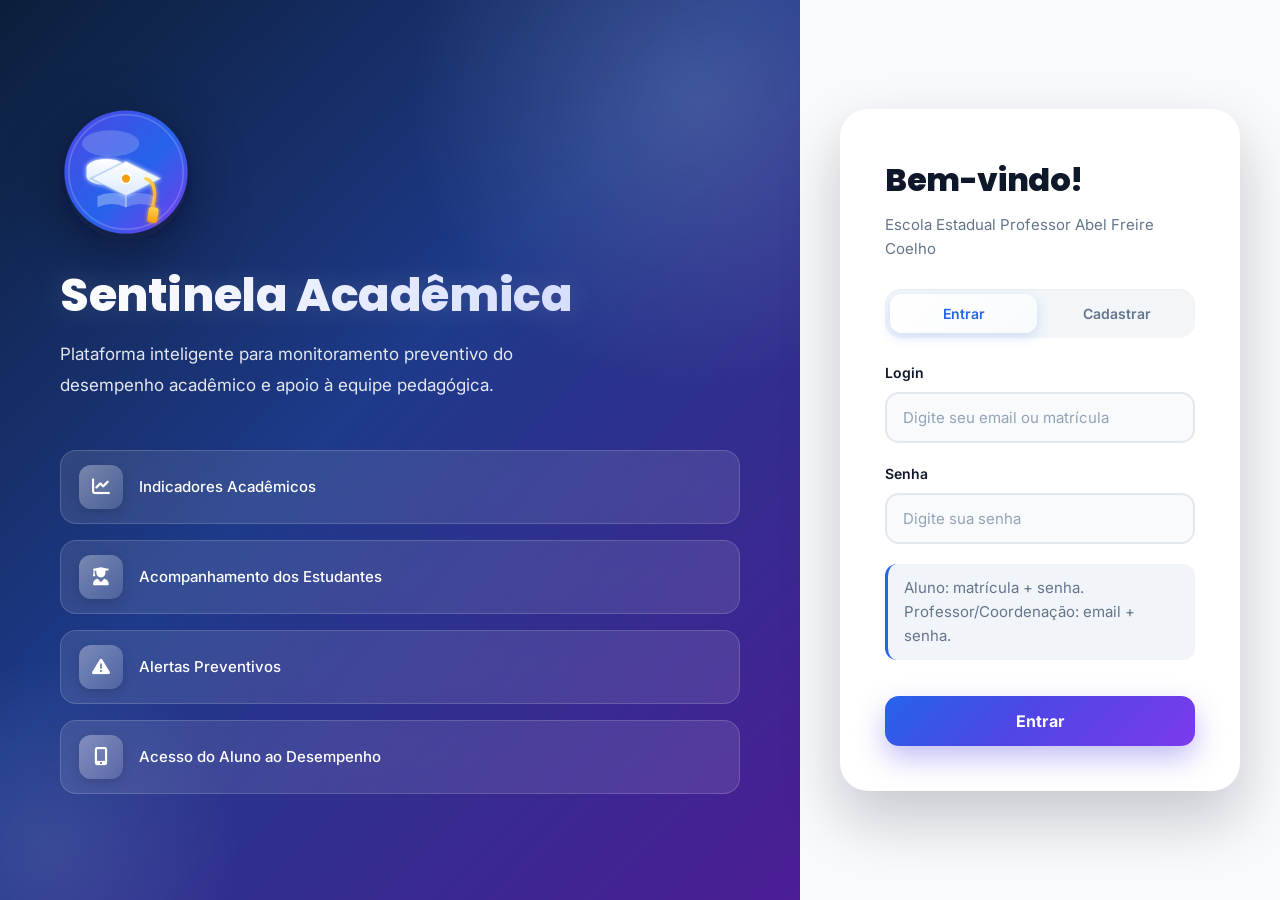
==== commit 6cfe243d: "Unifica login, adiciona professores e gestão de disciplinas" ====
--- a/index.html
+++ b/index.html
@@ -64,11 +64,6 @@
         <section class="right">
 
             <div class="login-card">
-
-                <div class="tabs" id="tabsPerfil">
-                    <button type="button" class="tab active" data-tipo="coordenacao">Coordenação</button>
-                    <button type="button" class="tab" data-tipo="aluno">Aluno</button>
-                </div>
 
                 <h2 id="tituloAcesso">Bem-vindo!</h2>
 
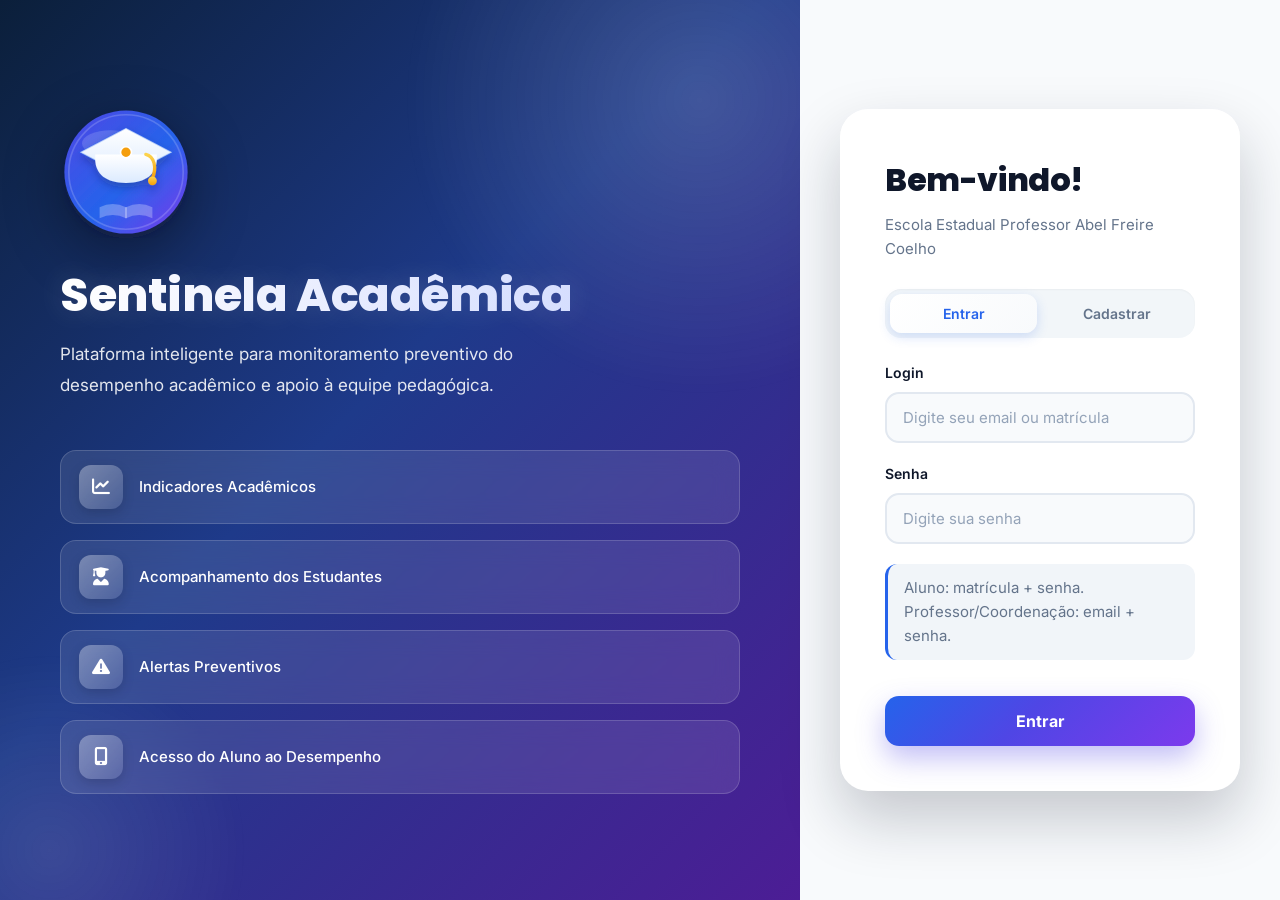
==== commit 6e9ca885: "Sistema de customização e acessibilidade completo - Tema claro/escuro com persistência - Upload de f" ====
--- a/index.html
+++ b/index.html
@@ -122,15 +122,6 @@
                             required>
                     </div>
 
-                    <div class="group" id="groupRegEmail">
-                        <label>Email</label>
-                        <input
-                            type="email"
-                            id="regEmail"
-                            placeholder="Digite seu email"
-                            required>
-                    </div>
-
                     <div class="group" id="groupRegTurma">
                         <label>Turma (opcional)</label>
                         <input
@@ -159,7 +150,7 @@
                     </div>
 
                     <p class="dica" id="dicaCadastro">
-                        Informe seus dados para criar uma conta de Coordenação.
+                        Crie sua conta de aluno. A matrícula será gerada automaticamente.
                     </p>
 
                     <button class="btn" type="submit">
@@ -178,6 +169,7 @@
     </main>
 
     <script src="dados.js"></script>
+    <script src="preferencias.js"></script>
     <script src="script.js"></script>
 
 </body>
--- a/style.css
+++ b/style.css
@@ -562,4 +562,429 @@
 
 }
 
+}
+
+/* =========================
+   TEMA ESCURO
+========================= */
+[data-theme="dark"]{
+    --bg:#0F172A;
+    --white:#1E293B;
+    --text:#F1F5F9;
+    --text-light:#94A3B8;
+    --border:#334155;
+    --primary:#3B82F6;
+    --primary-dark:#2563EB;
+    --primary-light:#60A5FA;
+}
+
+[data-theme="dark"] body{
+    background:#0F172A;
+    color:#F1F5F9;
+}
+
+[data-theme="dark"] .dashboard{
+    background:#0F172A;
+}
+
+[data-theme="dark"] .content{
+    background:#0F172A;
+}
+
+[data-theme="dark"] .chart-card,
+[data-theme="dark"] .table-card,
+[data-theme="dark"] .alert-card,
+[data-theme="dark"] .perfil-card,
+[data-theme="dark"] .aviso-card{
+    background:#1E293B;
+    border-color:#334155;
+    color:#F1F5F9;
+}
+
+[data-theme="dark"] .chart-card h2,
+[data-theme="dark"] .chart-card h3,
+[data-theme="dark"] .table-card h2,
+[data-theme="dark"] .alert-card h2,
+[data-theme="dark"] .perfil-card h2,
+[data-theme="dark"] .aviso-card h3{
+    color:#F1F5F9;
+}
+
+[data-theme="dark"] .top-bar h1{
+    color:#F1F5F9;
+}
+
+[data-theme="dark"] .top-bar p{
+    color:#94A3B8;
+}
+
+[data-theme="dark"] .card-info{
+    background:#1E293B;
+    border-color:#334155;
+}
+
+[data-theme="dark"] .card-info h3{
+    color:#F1F5F9;
+}
+
+[data-theme="dark"] .card-info span{
+    color:#94A3B8;
+}
+
+[data-theme="dark"] .group input,
+[data-theme="dark"] .group select,
+[data-theme="dark"] .group textarea,
+[data-theme="dark"] .selector-group select,
+[data-theme="dark"] .search-box input,
+[data-theme="dark"] .chat-input-row input,
+[data-theme="dark"] .notif-dropdown{
+    background:#0F172A;
+    border-color:#334155;
+    color:#F1F5F9;
+}
+
+[data-theme="dark"] .filter,
+[data-theme="dark"] .tab,
+[data-theme="dark"] .mode-btn{
+    background:#1E293B;
+    color:#94A3B8;
+    border-color:#334155;
+}
+
+[data-theme="dark"] .filter.active,
+[data-theme="dark"] .tab.active,
+[data-theme="dark"] .mode-btn.active{
+    background:#3B82F6;
+    color:#fff;
+}
+
+[data-theme="dark"] .btn-voltar{
+    background:#1E293B;
+    color:#F1F5F9;
+    border-color:#334155;
+}
+
+[data-theme="dark"] .btn-perigo{
+    background:#DC2626;
+    color:#fff;
+}
+
+[data-theme="dark"] .status,
+[data-theme="dark"] .status-pill{
+    border-color:transparent;
+}
+
+[data-theme="dark"] .chat-msg{
+    background:#1E293B;
+    color:#F1F5F9;
+}
+
+[data-theme="dark"] .chat-msg.meu{
+    background:#2563EB;
+    color:#fff;
+}
+
+[data-theme="dark"] .notif-item{
+    background:#1E293B;
+    color:#F1F5F9;
+    border-color:#334155;
+}
+
+[data-theme="dark"] .notif-item.nao-lido{
+    background:#1E3A8A;
+}
+
+[data-theme="dark"] .dados-lista p{
+    color:#F1F5F9;
+}
+
+[data-theme="dark"] .obs{
+    color:#94A3B8;
+}
+
+[data-theme="dark"] .sem-resultado{
+    color:#94A3B8;
+}
+
+[data-theme="dark"] .vazio{
+    color:#94A3B8;
+}
+
+[data-theme="dark"] .sub{
+    color:#94A3B8;
+}
+
+[data-theme="dark"] .mat{
+    color:#94A3B8;
+}
+
+[data-theme="dark"] .info-box{
+    background:#0F172A;
+    border-color:#334155;
+}
+
+[data-theme="dark"] .info-box h3{
+    color:#94A3B8;
+}
+
+[data-theme="dark"] .info-box span{
+    color:#F1F5F9;
+}
+
+[data-theme="dark"] .perfil-topo h2{
+    color:#F1F5F9;
+}
+
+[data-theme="dark"] .perfil-topo p{
+    color:#94A3B8;
+}
+
+[data-theme="dark"] .observacoes{
+    color:#94A3B8;
+}
+
+[data-theme="dark"] .anel{
+    border-color:#334155;
+}
+
+[data-theme="dark"] .anel-valor{
+    color:#F1F5F9;
+}
+
+[data-theme="dark"] .anel-label{
+    color:#94A3B8;
+}
+
+[data-theme="dark"] .status-msg{
+    color:#F1F5F9;
+}
+
+[data-theme="dark"] .status-turma{
+    color:#94A3B8;
+}
+
+[data-theme="dark"] .barra{
+    background:#334155;
+}
+
+[data-theme="dark"] .barra-preench{
+    background:#3B82F6;
+}
+
+[data-theme="dark"] .freq-mini span{
+    color:#F1F5F9;
+}
+
+[data-theme="dark"] .avatar-pequeno,
+[data-theme="dark"] .avatar,
+[data-theme="dark"] .avatar-grande,
+[data-theme="dark"] .avatar-coord{
+    background:#334155;
+    color:#F1F5F9;
+}
+
+[data-theme="dark"] .user-mini{
+    color:#94A3B8;
+}
+
+[data-theme="dark"] .notif-header{
+    color:#F1F5F9;
+}
+
+[data-theme="dark"] .notif-marcar{
+    color:#60A5FA;
+}
+
+[data-theme="dark"] .notif-titulo{
+    color:#F1F5F9;
+}
+
+[data-theme="dark"] .notif-texto{
+    color:#94A3B8;
+}
+
+[data-theme="dark"] .notif-meta{
+    color:#64748B;
+}
+
+[data-theme="dark"] .notif-vazio{
+    color:#94A3B8;
+}
+
+[data-theme="dark"] .chat-room{
+    background:#1E293B;
+    color:#94A3B8;
+    border-color:#334155;
+}
+
+[data-theme="dark"] .chat-room.active{
+    background:#2563EB;
+    color:#fff;
+}
+
+[data-theme="dark"] .chat-sidebar h3{
+    color:#F1F5F9;
+}
+
+[data-theme="dark"] .form-prof label{
+    color:#94A3B8;
+}
+
+[data-theme="dark"] .form-grid-4 input,
+[data-theme="dark"] .form-grid-4 select{
+    background:#0F172A;
+    border-color:#334155;
+    color:#F1F5F9;
+}
+
+[data-theme="dark"] .msg-sucesso{
+    color:#14B8A6;
+}
+
+[data-theme="dark"] .error{
+    color:#EF4444;
+}
+
+[data-theme="dark"] .dica{
+    color:#94A3B8;
+}
+
+[data-theme="dark"] .left{
+    background:linear-gradient(135deg,#1E1B4B 0%,#1E3A8A 50%,#0F172A 100%) !important;
+}
+
+[data-theme="dark"] .login-card{
+    background:#1E293B;
+    border-color:#334155;
+}
+
+[data-theme="dark"] .login-card h2{
+    color:#F1F5F9;
+}
+
+[data-theme="dark"] .login-card p{
+    color:#94A3B8;
+}
+
+[data-theme="dark"] .auth-modes{
+    background:#0F172A;
+}
+
+[data-theme="dark"] .mode-btn{
+    color:#94A3B8;
+}
+
+[data-theme="dark"] .mode-btn.active{
+    background:#3B82F6;
+    color:#fff;
+}
+
+[data-theme="dark"] .group label{
+    color:#94A3B8;
+}
+
+[data-theme="dark"] .group input{
+    background:#0F172A;
+    border-color:#334155;
+    color:#F1F5F9;
+}
+
+[data-theme="dark"] .btn{
+    background:linear-gradient(135deg,#3B82F6,#2563EB) !important;
+}
+
+[data-theme="dark"] .chart-box{
+    background:#1E293B;
+    border-color:#334155;
+}
+
+[data-theme="dark"] .chart-box h3{
+    color:#F1F5F9;
+}
+
+[data-theme="dark"] .selector-group label{
+    color:#94A3B8;
+}
+
+[data-theme="dark"] .selector-group select{
+    background:#0F172A;
+    border-color:#334155;
+    color:#F1F5F9;
+}
+
+/* =========================
+   ACESSIBILIDADE
+========================= */
+.reduzir-animacoes *,
+.reduzir-animacoes *::before,
+.reduzir-animacoes *::after{
+    animation-duration:0.01ms !important;
+    animation-iteration-count:1 !important;
+    transition-duration:0.01ms !important;
+}
+
+.alto-contraste{
+    --primary:#0000FF;
+    --primary-dark:#0000CC;
+    --primary-light:#3333FF;
+    --text:#000000;
+    --text-light:#333333;
+    --border:#000000;
+}
+
+.alto-contraste .chart-card,
+.alto-contraste .table-card,
+.alto-contraste .alert-card,
+.alto-contraste .perfil-card,
+.alto-contraste .aviso-card,
+.alto-contraste .card-info,
+.alto-contraste .info-box{
+    border-width:2px;
+}
+
+.modo-autismo{
+    --bg:#F0F4F8;
+    --primary:#4A90D9;
+    --primary-dark:#357ABD;
+    --primary-light:#6BA3E0;
+}
+
+.modo-autismo .chart-card,
+.modo-autismo .table-card,
+.modo-autismo .alert-card,
+.modo-autismo .perfil-card,
+.modo-autismo .aviso-card{
+    border-radius:8px;
+}
+
+.modo-autismo .btn,
+.modo-autismo .filter,
+.modo-autismo .tab,
+.modo-autismo .mode-btn{
+    border-radius:6px;
+}
+
+.modo-autismo *{
+    font-family:'Comic Sans MS','Chalkboard SE',sans-serif !important;
+}
+
+.texto-simplificado{
+    --text:#1A1A1A;
+    --text-light:#4A4A4A;
+}
+
+.texto-simplificado .chart-card h2,
+.texto-simplificado .chart-card h3,
+.texto-simplificado .table-card h2,
+.texto-simplificado .alert-card h2,
+.texto-simplificado .perfil-card h2,
+.texto-simplificado .aviso-card h3{
+    font-weight:700;
+    letter-spacing:0.5px;
+}
+
+.texto-simplificado p,
+.texto-simplificado span,
+.texto-simplificado li{
+    line-height:1.8;
 }
--- a/ui.css
+++ b/ui.css
@@ -531,3 +531,130 @@
 .content{ animation:fadeUp .45s ease; }
 .login-card{ animation:popIn .35s ease, fadeUp .4s ease; }
 .table-card,.chart-card,.alert-card,.perfil-card,.aviso-card{ animation:fadeUp .5s ease; }
+
+/* ---------- CONFIGURAÇÕES ---------- */
+.config-row{
+    display:flex;
+    align-items:center;
+    justify-content:space-between;
+    gap:16px;
+    padding:14px 0;
+    border-bottom:1px solid #E2E8F0;
+}
+.config-row:last-child{ border-bottom:none; }
+.config-row > div{ flex:1; }
+
+.switch{
+    position:relative;
+    display:inline-block;
+    width:52px;
+    height:28px;
+    flex-shrink:0;
+}
+.switch input{
+    opacity:0;
+    width:0;
+    height:0;
+}
+.slider{
+    position:absolute;
+    cursor:pointer;
+    top:0; left:0; right:0; bottom:0;
+    background:#CBD5E1;
+    border-radius:28px;
+    transition:background .3s;
+}
+.slider::before{
+    content:"";
+    position:absolute;
+    height:22px;
+    width:22px;
+    left:3px;
+    bottom:3px;
+    background:#fff;
+    border-radius:50%;
+    transition:transform .3s;
+    box-shadow:0 2px 4px rgba(0,0,0,.2);
+}
+.switch input:checked + .slider{
+    background:#2563EB;
+}
+.switch input:checked + .slider::before{
+    transform:translateX(24px);
+}
+.switch input:focus + .slider{
+    box-shadow:0 0 0 3px rgba(37,99,235,.25);
+}
+
+.foto-preview{
+    width:80px;
+    height:80px;
+    border-radius:50%;
+    background:#E2E8F0;
+    display:flex;
+    align-items:center;
+    justify-content:center;
+    font-size:32px;
+    color:#94A3B8;
+    overflow:hidden;
+    flex-shrink:0;
+    border:3px solid #E2E8F0;
+}
+.foto-actions{
+    display:flex;
+    flex-direction:column;
+    gap:8px;
+}
+
+[data-theme="dark"] .config-row{
+    border-color:#334155;
+}
+
+[data-theme="dark"] .foto-preview{
+    background:#334155;
+    border-color:#334155;
+    color:#94A3B8;
+}
+
+[data-theme="dark"] .slider{
+    background:#475569;
+}
+
+[data-theme="dark"] .switch input:checked + .slider{
+    background:#3B82F6;
+}
+
+/* ---------- ONLINE DOT ---------- */
+.online-dot{
+    display:inline-block;
+    width:8px;
+    height:8px;
+    border-radius:50%;
+    margin-right:6px;
+    vertical-align:middle;
+}
+.online-dot.online{
+    background:#22C55E;
+    box-shadow:0 0 6px rgba(34,197,94,.6);
+}
+.online-dot.offline{
+    background:#94A3B8;
+}
+
+/* ---------- USER FOTO ---------- */
+.user-foto{
+    display:flex;
+    align-items:center;
+    gap:10px;
+    padding:10px 0;
+    color:#F8FAFC;
+    font-weight:600;
+    font-size:14px;
+}
+.user-foto img{
+    width:40px;
+    height:40px;
+    border-radius:50%;
+    object-fit:cover;
+    border:2px solid rgba(255,255,255,.3);
+}
